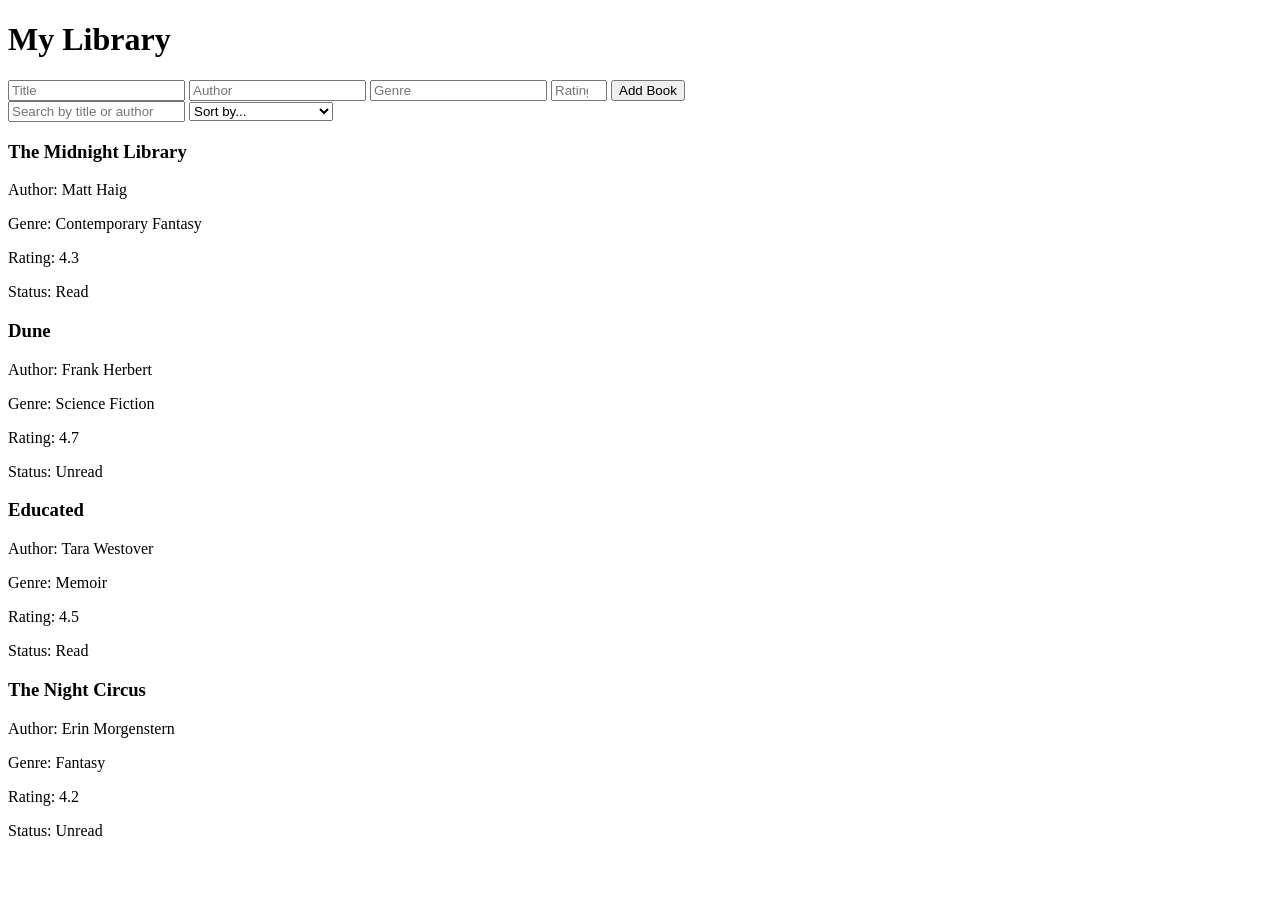
==== index.html @ ec01355f "searching and adding a book is possible" ====
<!DOCTYPE html>
<html lang="en">
<head>
  <meta charset="UTF-8">
  <title>My Book Tracker</title>
  <link rel="stylesheet" href="style.css">
</head>
<body>
  <h1>My Library</h1>
  <form id="book-form">
    <input type="text" id="title-input" placeholder="Title" required>
    <input type="text" id="author-input" placeholder="Author" required>
    <input type="text" id="genre-input" placeholder="Genre" required>
    <input type="number" id="rating-input" placeholder="Rating" min="0" max="5" step="0.1" required>
    <button type="submit">Add Book</button>
  </form>

  <input type="text" id="search-input" placeholder="Search by title or author">

  <select id="sort-select">
  <option value="none">Sort by...</option>
  <option value="rating-desc">Rating (High to Low)</option>
  <option value="title-asc">Title (A-Z)</option>
</select>

  <div id="book-list"></div>

  <script src="script.js"></script>
</body>
</html>
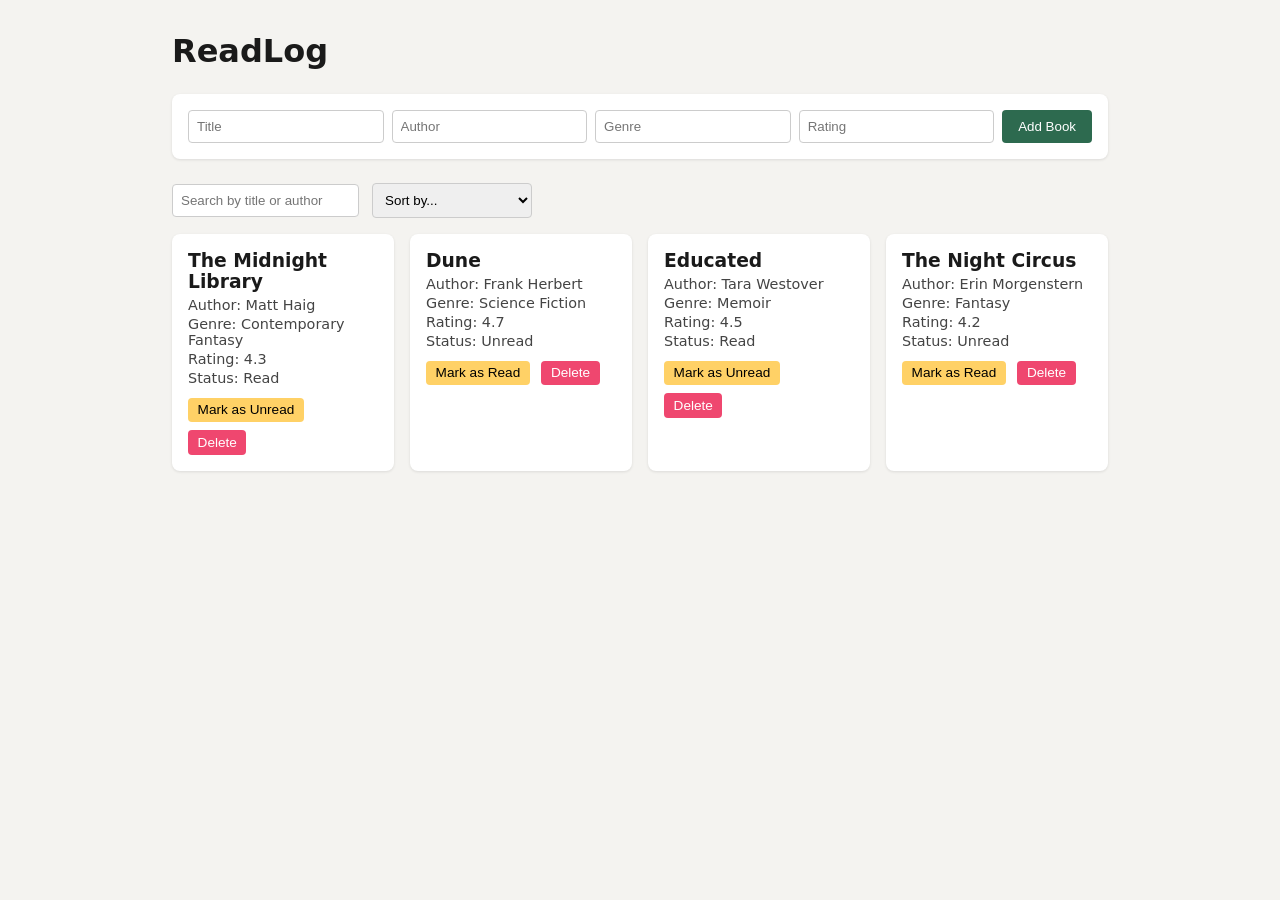
==== commit 10ddd2a2: "styled it with claude" ====
--- a/index.html
+++ b/index.html
@@ -3,10 +3,10 @@
 <head>
   <meta charset="UTF-8">
   <title>My Book Tracker</title>
-  <link rel="stylesheet" href="style.css">
+  <link rel="stylesheet" href="styles.css">
 </head>
 <body>
-  <h1>My Library</h1>
+  <h1>ReadLog</h1>
   <form id="book-form">
     <input type="text" id="title-input" placeholder="Title" required>
     <input type="text" id="author-input" placeholder="Author" required>
--- a/styles.css
+++ b/styles.css
@@ -0,0 +1,109 @@
+* {
+  box-sizing: border-box;
+  margin: 0;
+  padding: 0;
+}
+
+body {
+  font-family: 'Segoe UI', system-ui, sans-serif;
+  background: #f4f3f0;
+  color: #1a1a1a;
+  padding: 2rem;
+  max-width: 1000px;
+  margin: 0 auto;
+}
+
+h1 {
+  margin-bottom: 1.5rem;
+  font-size: 2rem;
+}
+
+/* Form */
+#book-form {
+  display: flex;
+  flex-wrap: wrap;
+  gap: 0.5rem;
+  margin-bottom: 1.5rem;
+  background: white;
+  padding: 1rem;
+  border-radius: 8px;
+  box-shadow: 0 1px 3px rgba(0,0,0,0.1);
+}
+
+#book-form input {
+  flex: 1;
+  min-width: 120px;
+  padding: 0.5rem;
+  border: 1px solid #ccc;
+  border-radius: 4px;
+}
+
+#book-form button {
+  background: #2d6a4f;
+  color: white;
+  border: none;
+  padding: 0.5rem 1rem;
+  border-radius: 4px;
+  cursor: pointer;
+}
+
+#book-form button:hover {
+  background: #1b4332;
+}
+
+/* Search + sort row */
+#search-input, #sort-select {
+  padding: 0.5rem;
+  margin-bottom: 1rem;
+  margin-right: 0.5rem;
+  border: 1px solid #ccc;
+  border-radius: 4px;
+}
+
+/* Book grid */
+#book-list {
+  display: grid;
+  grid-template-columns: repeat(auto-fill, minmax(220px, 1fr));
+  gap: 1rem;
+}
+
+.book-card {
+  background: white;
+  padding: 1rem;
+  border-radius: 8px;
+  box-shadow: 0 1px 3px rgba(0,0,0,0.1);
+  transition: transform 0.15s ease;
+}
+
+.book-card:hover {
+  transform: translateY(-3px);
+}
+
+.book-card h3 {
+  margin-bottom: 0.3rem;
+}
+
+.book-card p {
+  font-size: 0.9rem;
+  color: #444;
+  margin-bottom: 0.2rem;
+}
+
+.book-card button {
+  margin-top: 0.5rem;
+  margin-right: 0.4rem;
+  padding: 0.3rem 0.6rem;
+  border: none;
+  border-radius: 4px;
+  cursor: pointer;
+  font-size: 0.85rem;
+}
+
+.toggle-btn {
+  background: #ffd166;
+}
+
+.delete-btn {
+  background: #ef476f;
+  color: white;
+}
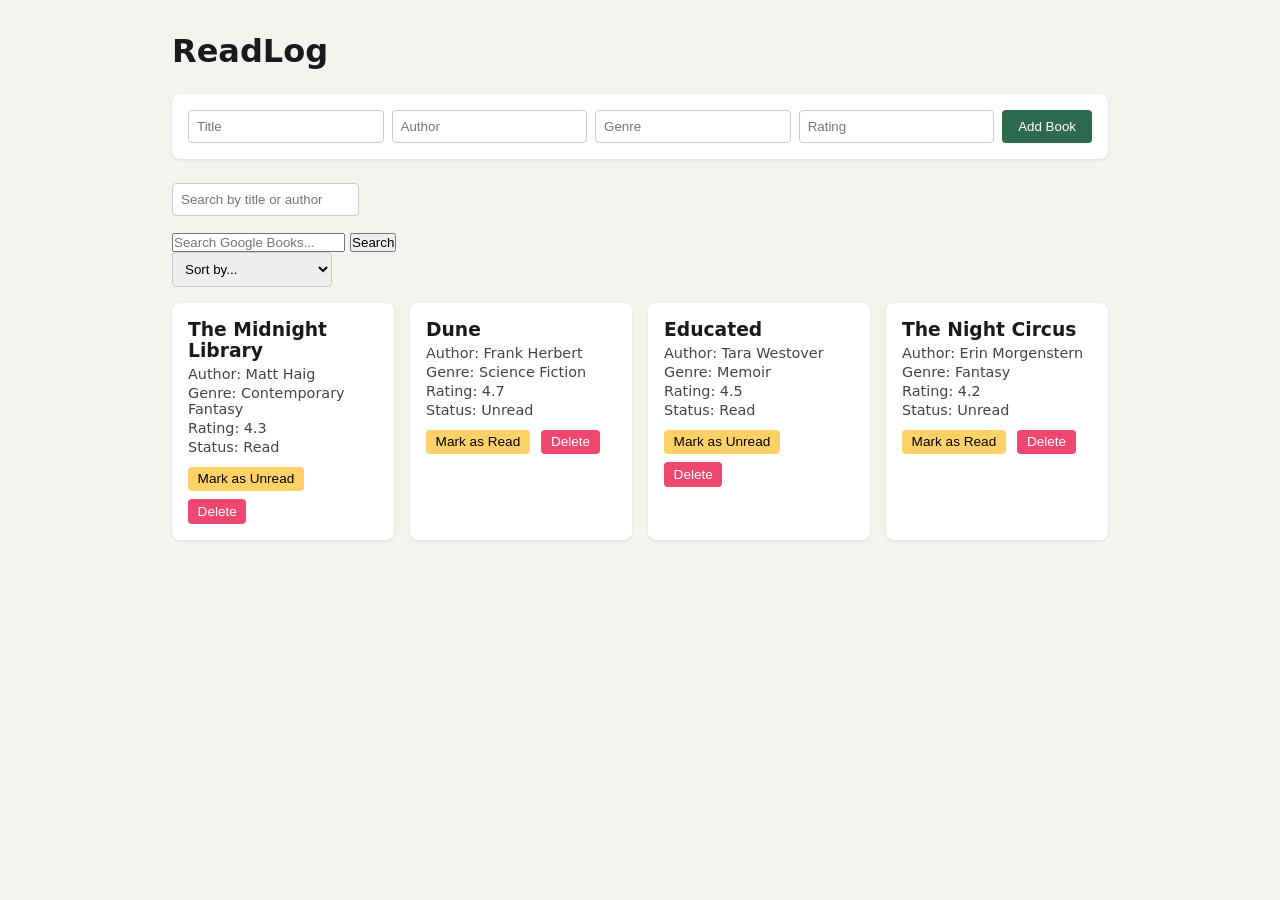
==== commit 886b8574: "Finished the first prototype with core functionalities and Gutendex API" ====
--- a/index.html
+++ b/index.html
@@ -17,6 +17,12 @@
 
   <input type="text" id="search-input" placeholder="Search by title or author">
 
+  <div id="google-search">
+  <input type="text" id="google-search-input" placeholder="Search Google Books...">
+  <button id="google-search-btn" type="button">Search</button>
+  <div id="google-results"></div>
+</div>
+
   <select id="sort-select">
   <option value="none">Sort by...</option>
   <option value="rating-desc">Rating (High to Low)</option>
--- a/styles.css
+++ b/styles.css
@@ -106,4 +106,26 @@
 .delete-btn {
   background: #ef476f;
   color: white;
+}
+
+.book-cover {
+  width: 100%;
+  max-height: 160px;
+  object-fit: cover;
+  border-radius: 4px;
+  margin-bottom: 0.5rem;
+}
+
+.google-result {
+  display: flex;
+  gap: 0.75rem;
+  align-items: center;
+  padding: 0.5rem;
+  border-bottom: 1px solid #eee;
+}
+
+.google-result img {
+  width: 40px;
+  height: 60px;
+  object-fit: cover;
 }
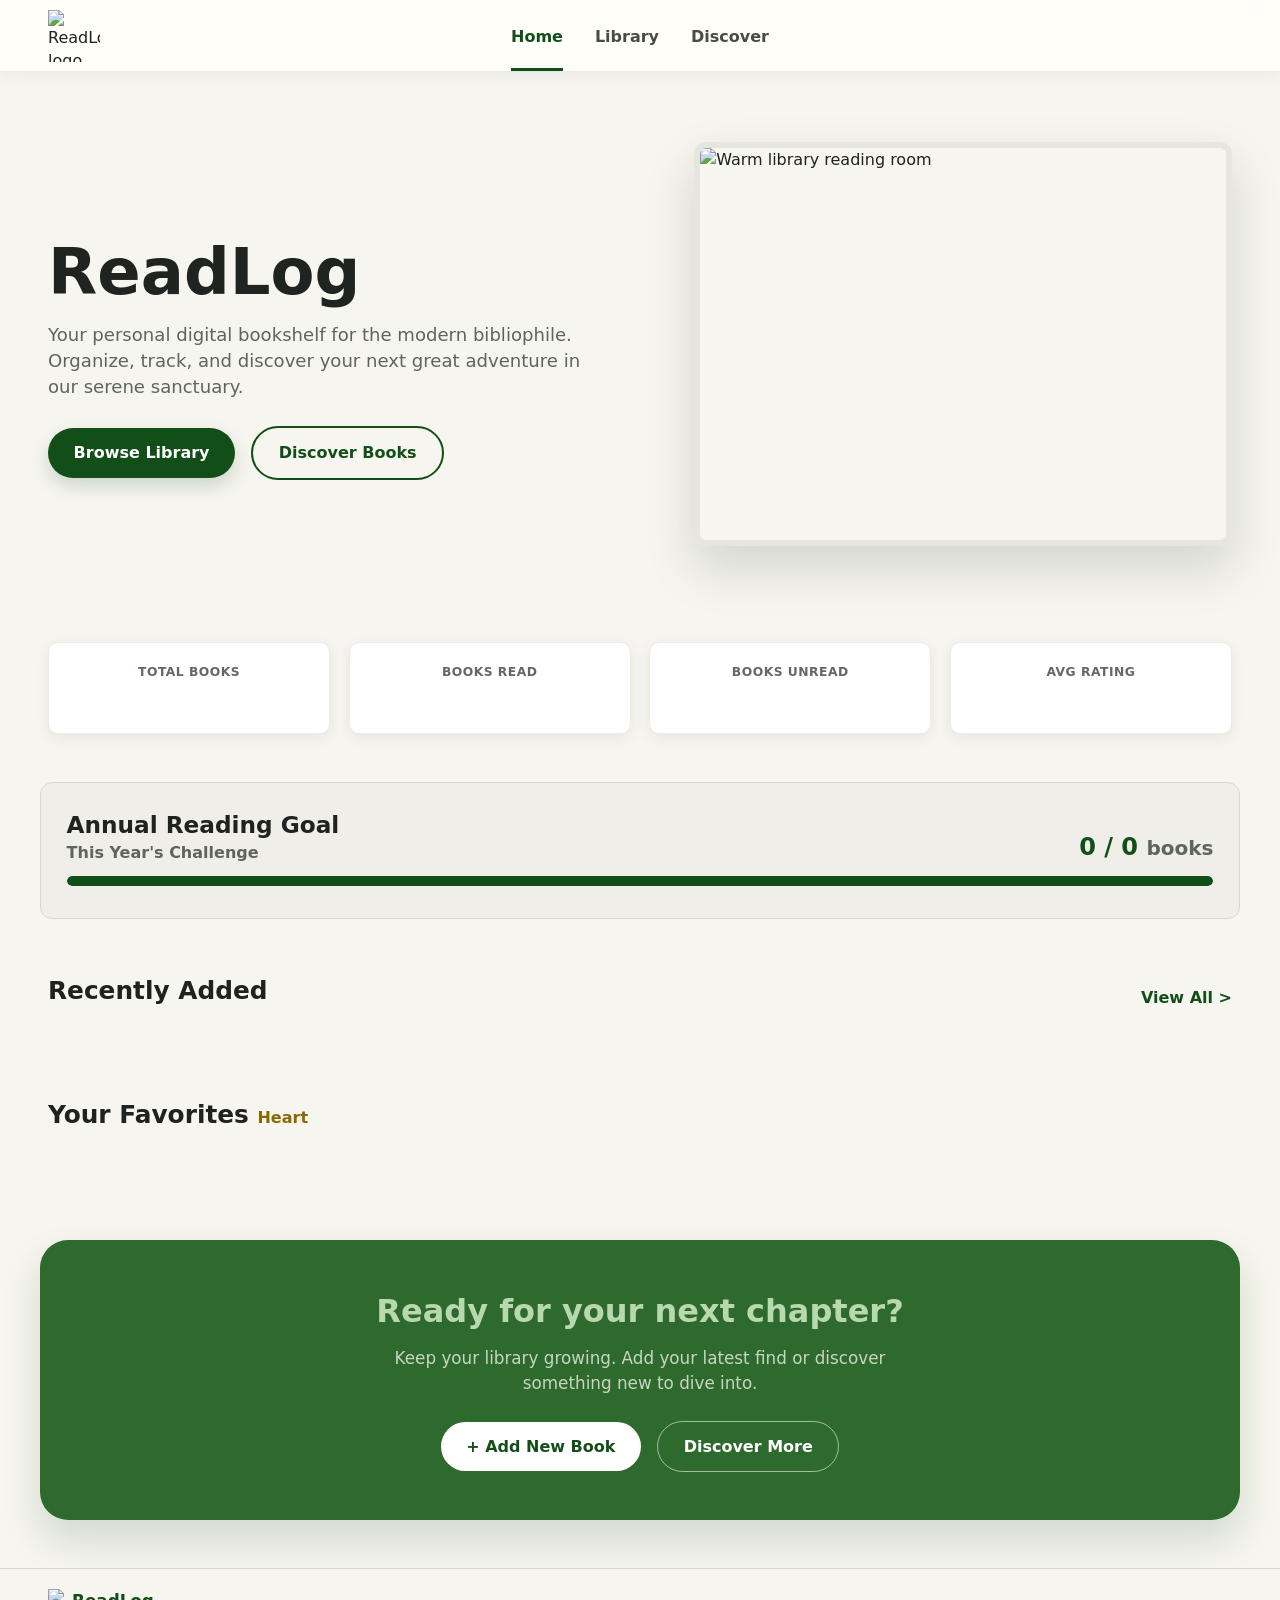
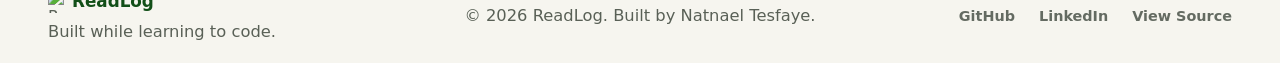
==== commit d6e9703f: "Final version" ====
--- a/index.html
+++ b/index.html
@@ -2,35 +2,109 @@
 <html lang="en">
 <head>
   <meta charset="UTF-8">
-  <title>My Book Tracker</title>
-  <link rel="stylesheet" href="styles.css">
+  <meta name="viewport" content="width=device-width, initial-scale=1.0">
+  <title>ReadLog</title>
+  <link rel="icon" type="image/png" href="assets/icon.png">
+  <link rel="apple-touch-icon" href="assets/favicon.png">  <link rel="stylesheet" href="css/base.css">
+  <link rel="stylesheet" href="css/layout.css">
+  <link rel="stylesheet" href="css/components.css">
+  <link rel="stylesheet" href="css/pages/home.css">
 </head>
 <body>
-  <h1>ReadLog</h1>
-  <form id="book-form">
-    <input type="text" id="title-input" placeholder="Title" required>
-    <input type="text" id="author-input" placeholder="Author" required>
-    <input type="text" id="genre-input" placeholder="Genre" required>
-    <input type="number" id="rating-input" placeholder="Rating" min="0" max="5" step="0.1" required>
-    <button type="submit">Add Book</button>
-  </form>
+  <nav class="navbar">
+    <a href="index.html" class="nav-logo-link">
+      <img src="assets/Logo.png" alt="ReadLog logo" class="nav-logo-mark">
+    </a>    
+    <div class="nav-links">
+      <a href="index.html" class="active">Home</a>
+      <a href="library.html">Library</a>
+      <a href="discover.html">Discover</a>
+    </div>
+  </nav>
 
-  <input type="text" id="search-input" placeholder="Search by title or author">
+  <main>
+    <section class="hero-section">
+      <div class="hero-text">
+        <h1 class="hero-title">ReadLog</h1>
+        <p class="hero-subtitle">Your personal digital bookshelf for the modern bibliophile. Organize, track, and discover your next great adventure in our serene sanctuary.</p>
+        <div class="hero-buttons">
+          <a href="library.html"><button class="btn-primary">Browse Library</button></a>
+          <a href="discover.html"><button class="btn-secondary">Discover Books</button></a>
+        </div>
+      </div>
+      <div class="hero-visual">
+        <img src="https://images.unsplash.com/photo-1521587760476-6c12a4b040da?w=900&auto=format&fit=crop" alt="Warm library reading room">
+      </div>
+    </section>
 
-  <div id="google-search">
-  <input type="text" id="google-search-input" placeholder="Search Google Books...">
-  <button id="google-search-btn" type="button">Search</button>
-  <div id="google-results"></div>
-</div>
+    <section class="stats-cards" aria-label="Reading statistics">
+      <div class="stat-card"><label>Total Books</label><span id="stat-total"></span></div>
+      <div class="stat-card"><label>Books Read</label><span id="stat-read"></span></div>
+      <div class="stat-card"><label>Books Unread</label><span id="stat-unread"></span></div>
+      <div class="stat-card"><label>Avg Rating</label><span id="stat-rating"></span></div>
+    </section>
 
-  <select id="sort-select">
-  <option value="none">Sort by...</option>
-  <option value="rating-desc">Rating (High to Low)</option>
-  <option value="title-asc">Title (A-Z)</option>
-</select>
+    <section class="progress-container">
+      <div class="progress-header">
+        <div>
+          <h2>Annual Reading Goal</h2>
+          <p>This Year's Challenge</p>
+        </div>
+        <strong><span id="goal-read">0</span> / <span id="progress-total">0</span> <small>books</small></strong>
+      </div>
+      <div class="progress-track"><div id="progress-bar" class="progress-fill"></div></div>
+      <p id="progress-text"></p>
+    </section>
 
-  <div id="book-list"></div>
+    <section class="content-section">
+      <div class="section-heading">
+        <h2>Recently Added</h2>
+        <a href="library.html">View All</a>
+      </div>
+      <div id="recent-books" class="horizontal-scroll"></div>
+    </section>
 
-  <script src="script.js"></script>
+    <section class="content-section favorites-section">
+      <div class="section-heading">
+        <h2>Your Favorites <span>Heart</span></h2>
+      </div>
+      <div id="favorite-books" class="horizontal-scroll"></div>
+    </section>
+
+    <section class="cta-section">
+      <h2>Ready for your next chapter?</h2>
+      <p>Keep your library growing. Add your latest find or discover something new to dive into.</p>
+      <div class="hero-buttons">
+        <a href="library.html"><button class="btn-light">+ Add New Book</button></a>
+        <a href="discover.html"><button class="btn-ghost">Discover More</button></a>
+      </div>
+    </section>
+  </main>
+
+  <footer class="site-footer">
+        <div class="footer-brand">
+            <div class="footer-logo">
+                <img src="assets/Logo.png" alt="ReadLog logo" class="footer-logo-mark">
+                <strong>ReadLog</strong>
+            </div>
+            <p>Built while learning to code.</p>
+        </div>
+
+        <p>&copy; 2026 ReadLog. Built by Natnael Tesfaye.</p>
+
+        <div class="footer-links">
+            <a href="https://github.com/dev-nhatty" target="_blank" rel="noopener noreferrer">GitHub</a>
+            <a href="www.linkedin.com/in/natnael-tesfaye-95b007375" target="_blank" rel="noopener noreferrer">LinkedIn</a>
+            <a href="https://github.com/dev-nhatty/readlog" target="_blank" rel="noopener noreferrer">View Source</a>
+        </div>
+    </footer>
+
+  <script src="js/domain/Book.js"></script>
+  <script src="js/domain/Library.js"></script>
+  <script src="js/infrastructure/StorageService.js"></script>
+  <script src="js/ui/renderBookCard.js"></script>
+  <script src="js/ui/HomeUI.js"></script>
+  <script src="js/controllers/HomeController.js"></script>
+  <script>new HomeController();</script>
 </body>
-</html>+</html>
--- a/css/base.css
+++ b/css/base.css
@@ -0,0 +1,34 @@
+* { box-sizing: border-box; margin: 0; padding: 0; }
+
+:root {
+  --cream: #f6f5ef;
+  --paper: #fffefa;
+  --white: #ffffff;
+  --ink: #20221f;
+  --muted: #5e665b;
+  --green-dark: #124f18;
+  --green: #2f6b31;
+  --green-soft: #e7eee3;
+  --gold: #f1b705;
+  --gold-dark: #8a6a00;
+  --line: #deded4;
+  --danger: #d22d26;
+  --shadow: 0 12px 28px rgba(30, 44, 30, 0.09);
+  --soft-shadow: 0 4px 14px rgba(30, 44, 30, 0.07);
+  --radius: 8px;
+  --logo-size: 3.25rem;
+}
+
+body {
+  min-height: 100vh;
+  background: var(--cream);
+  color: var(--ink);
+  font-family: Inter, -apple-system, BlinkMacSystemFont, "Segoe UI", system-ui, sans-serif;
+  line-height: 1.45;
+}
+
+a { color: inherit; text-decoration: none; }
+main { min-height: calc(100vh - 142px); }
+
+button, input, select { font: inherit; }
+button { cursor: pointer; }
--- a/css/layout.css
+++ b/css/layout.css
@@ -0,0 +1,98 @@
+/* ---------- NAV ---------- */
+.navbar {
+  position: sticky;
+  top: 0;
+  z-index: 10;
+  display: grid;
+  grid-template-columns: 1fr auto 1fr;
+  align-items: center;
+  min-height: 72px;
+  padding: 0 3rem;
+  background: rgba(255, 254, 250, 0.94);
+  border-bottom: 1px solid rgba(222, 222, 212, 0.65);
+  box-shadow: 0 3px 15px rgba(45, 60, 42, 0.06);
+  backdrop-filter: blur(10px);
+}
+.nav-logo-link {
+  display: flex;
+  align-items: center;
+}
+
+.nav-logo-mark {
+  width: var(--logo-size);
+  height: var(--logo-size);
+  object-fit: contain;
+}
+.nav-logo { color: var(--green-dark); font-size: 1.65rem; font-weight: 850; }
+
+.nav-links {
+  display: flex; align-items: center; justify-content: center;
+  gap: 2rem; color: #474d44; font-weight: 700;
+}
+.nav-links a { padding: 1.55rem 0 1.2rem; border-bottom: 3px solid transparent; }
+.nav-links a.active { color: var(--green-dark); border-color: var(--green-dark); }
+
+.nav-tools { display: flex; justify-content: flex-end; align-items: center; gap: 1rem; min-height: 42px; }
+
+.nav-search, .nav-user {
+  width: 34px; height: 34px; overflow: hidden; white-space: nowrap;
+  text-indent: 50px; border-radius: 999px; position: relative;
+}
+
+.nav-search::before {
+  content: ""; position: absolute; width: 12px; height: 12px;
+  border: 3px solid #465047; border-radius: 50%; left: 6px; top: 6px;
+}
+.nav-search::after {
+  content: ""; position: absolute; width: 9px; height: 3px;
+  background: #465047; transform: rotate(45deg); left: 19px; top: 21px; border-radius: 999px;
+}
+.nav-user::before {
+  content: ""; position: absolute; inset: 6px; border: 3px solid #465047; border-radius: 50%;
+}
+
+.nav-search-field {
+  display: flex; align-items: center; gap: 0.55rem; min-width: 260px;
+  padding: 0.6rem 1rem; background: #efeee8; border-radius: 999px;
+  color: #444c43; font-weight: 700;
+}
+.nav-search-field span { width: 18px; height: 18px; overflow: hidden; text-indent: 40px; position: relative; }
+.nav-search-field span::before {
+  content: ""; position: absolute; width: 10px; height: 10px;
+  border: 3px solid #445046; border-radius: 50%; left: 0; top: 0;
+}
+.nav-search-field span::after {
+  content: ""; position: absolute; width: 8px; height: 3px;
+  background: #445046; transform: rotate(45deg); left: 11px; top: 13px;
+}
+.nav-search-field input { width: 100%; border: 0; outline: 0; background: transparent; color: var(--ink); font-weight: 700; }
+
+/* ---------- FOOTER ---------- */
+.site-footer {
+  display: grid; grid-template-columns: minmax(120px, 1fr) auto minmax(260px, 1fr);
+  align-items: center; gap: 2rem; min-height: 84px; padding: 1.25rem 3rem;
+  color: #596056; background: var(--cream); border-top: 1px solid #d9d8cf;
+}
+.site-footer strong { color: var(--green-dark); font-size: 1rem; }
+.site-footer p { font-size: 1.02rem; }
+.footer-links { display: flex; justify-content: flex-end; gap: 2rem; color: #646b62; font-size: 0.9rem; font-weight: 800; }
+.footer-brand { display: flex; flex-direction: column; align-items:flex-start; gap: 0.4rem; }
+
+.footer-logo { display: flex; align-items: center; justify-content: center; gap: 0; }
+.footer-logo-mark { width: 1.5rem; height: 1.5rem; object-fit: contain; }
+.footer-logo strong { color: var(--green-dark); font-size: 1.05rem; }
+
+.footer-links { display: flex; gap: 1.5rem; }
+.footer-links a:hover { color: var(--green-dark); }
+
+/* ---------- RESPONSIVE ---------- */
+@media (max-width: 1050px) {
+  .navbar { grid-template-columns: 1fr; justify-items: center; gap: 0.5rem; padding: 1rem; }
+  .nav-tools { display: none; }
+  .site-footer { grid-template-columns: 1fr; text-align: center; }
+  .site-footer div { justify-content: center; }
+}
+
+@media (max-width: 720px) {
+  .nav-links { gap: 1rem; }
+}
--- a/css/components.css
+++ b/css/components.css
@@ -0,0 +1,96 @@
+/* ---------- BUTTONS ---------- */
+.btn-primary, .btn-secondary, .btn-light, .btn-ghost, .btn-muted, button {
+  border: 0; border-radius: 999px; padding: 0.82rem 1.6rem; font-weight: 800;
+  transition: transform 0.16s ease, box-shadow 0.16s ease, background 0.16s ease;
+}
+.btn-primary { background: var(--green-dark); color: var(--white); box-shadow: 0 8px 18px rgba(18, 79, 24, 0.18); }
+.btn-primary:hover, .btn-add:hover { transform: translateY(-1px); background: #17641f; }
+.btn-secondary { background: transparent; color: var(--green-dark); border: 2px solid var(--green-dark); }
+.btn-light { background: var(--white); color: var(--green-dark); }
+.btn-ghost { color: var(--white); background: transparent; border: 1px solid rgba(255, 255, 255, 0.55); }
+.btn-muted { color: var(--danger); background: #eeece7; }
+
+/* ---------- SEARCH ICON (shared: library search bar, discover search) ---------- */
+.search-icon { position: relative; width: 25px; height: 25px; overflow: hidden; white-space: nowrap; text-indent: 50px; flex: 0 0 auto; }
+.search-icon::before {
+  content: ""; position: absolute; width: 12px; height: 12px;
+  border: 3px solid #465047; border-radius: 50%; left: 6px; top: 6px;
+}
+.search-icon::after {
+  content: ""; position: absolute; width: 9px; height: 3px;
+  background: #465047; transform: rotate(45deg); left: 19px; top: 21px; border-radius: 999px;
+}
+
+/* ---------- SECTION HEADER PATTERN (heading + link, used with horizontal shelves) ---------- */
+.content-section { max-width: 1280px; margin: 0 auto; padding: 1rem 3rem 1.7rem; }
+.section-heading { display: flex; align-items: flex-end; justify-content: space-between; gap: 1rem; margin-bottom: 1rem; }
+.section-heading h2 { padding: 0; margin: 0; color: var(--ink); font-size: 1.55rem; }
+.section-heading p { color: var(--muted); font-size: 1rem; }
+.section-heading a { color: var(--green-dark); font-weight: 850; }
+.section-heading a::after { content: " >"; }
+
+.horizontal-scroll {
+  display: grid; grid-auto-flow: column; grid-auto-columns: 23%; gap: 1.35rem;
+  overflow-x: auto; padding-bottom: 0.8rem; scrollbar-width: thin; scroll-snap-type: x mandatory;
+}
+
+.horizontal-scroll .book-card { min-width: 0; scroll-snap-align: start;}
+.horizontal-scroll .book-cover { aspect-ratio: 3 / 4; height: auto; }
+
+/* ---------- ICON BADGE (small decorative box) ---------- */
+.heading-icon {
+  display: inline-grid; place-items: center; width: 20px; height: 20px;
+  color: var(--green-dark); border: 3px solid var(--green-dark); border-radius: 3px;
+  font-size: 1rem; line-height: 1;
+}
+
+/* ---------- BOOK CARD ---------- */
+.book-card {
+  position: relative; display: flex; flex-direction: column; overflow: hidden;
+  background: var(--white); border: 1px solid #e9e8df; border-radius: 10px;
+  box-shadow: var(--soft-shadow); transition: transform 0.16s ease, box-shadow 0.16s ease;
+}
+.book-card:hover { transform: translateY(-3px); box-shadow: var(--shadow); }
+.book-cover-link { display: block; background: #eee; }
+.book-cover { display: block; width: 100%; height: 310px; object-fit: cover; }
+.book-cover.placeholder {
+  display: grid; place-items: center; padding: 1.2rem; color: var(--green-dark);
+  text-align: center; font-weight: 850; background: linear-gradient(135deg, #e4e8dd, #f8f4e9);
+}
+.book-card-body { display: flex; flex: 1; flex-direction: column; padding: 1.15rem 1.15rem 0.4rem; }
+.book-card h3 { color: #252823; font-size: 1rem; font-weight: 900; line-height: 1.18; }
+.book-author { margin-top: 0.12rem; color: var(--muted); font-weight: 650; }
+.book-genre { margin-bottom: 0.55rem; color: var(--green-dark); font-size: 0.78rem; font-weight: 900; letter-spacing: 0.03em; text-transform: uppercase; }
+.book-rating { margin-top: 0.65rem; color: var(--gold-dark); font-weight: 900; letter-spacing: 0.05em; }
+.book-description { margin-top: 0.9rem; color: #4c534b; font-size: 0.95rem; line-height: 1.45; }
+.book-subjects { display: flex; flex-wrap: wrap; gap: 0.45rem; margin-top: 0.8rem; }
+.tag { padding: 0.3rem 0.55rem; color: var(--green-dark); background: var(--green-soft); border-radius: 5px; font-size: 0.72rem; font-weight: 850; }
+
+.badge { position: absolute; z-index: 2; top: 0.75rem; right: 0.75rem; padding: 0.32rem 0.65rem; border-radius: 999px; font-size: 0.7rem; font-weight: 900; text-transform: uppercase; }
+.badge-read { color: var(--white); background: var(--green); }
+.badge-unread { color: #50574f; background: #e6e5de; }
+
+.book-actions { display: flex; gap: 0.35rem; align-items: center; padding: 0.8rem 1rem 1rem; }
+.book-actions button { flex: 1; min-width: 0; padding: 0.55rem 0.45rem; color: var(--green-dark); background: transparent; border-radius: 6px; font-size: 0.78rem; }
+.book-actions .btn-add { color: var(--white); background: var(--green-dark); }
+.book-actions .btn-delete { color: var(--danger); }
+
+.empty-state, .loading { grid-column: 1 / -1; padding: 3rem; color: var(--muted); text-align: center; }
+
+/* ---------- RESPONSIVE ---------- */
+@media (max-width: 1050px) {
+  .horizontal-scroll {
+    grid-auto-columns: 42%; /* ~2 cards visible on tablet, instead of 4 cramped ones */
+  }
+}
+
+@media (max-width: 720px) {
+  .content-section {
+    padding: 1rem 1rem 1.4rem; /* was 1rem 3rem — matches the 1rem side padding used elsewhere at this breakpoint */
+  }
+
+  .horizontal-scroll {
+    grid-auto-columns: 68%; /* one full card + a peek of the next, signals "swipe for more" */
+    gap: 1rem;
+  }
+}
--- a/css/pages/home.css
+++ b/css/pages/home.css
@@ -0,0 +1,53 @@
+.hero-section {
+  display: grid; grid-template-columns: minmax(280px, 1fr) minmax(320px, 0.95fr);
+  align-items: center; gap: 5rem; max-width: 1280px; margin: 0 auto; padding: 4.4rem 3rem 3rem;
+}
+.hero-title { margin-bottom: 1.1rem; color: #202420; font-size: clamp(2.8rem, 5vw, 4.25rem); line-height: 1; letter-spacing: 0; }
+.hero-subtitle { max-width: 560px; color: var(--muted); font-size: 1.13rem; margin-bottom: 1.6rem; }
+.hero-buttons { display: flex; flex-wrap: wrap; gap: 1rem; align-items: center; justify-content: flex-start; }
+.hero-visual { position: relative; padding-bottom: 2rem; }
+.hero-visual img { display: block; width: 100%; aspect-ratio: 4 / 3; object-fit: cover; border: 6px solid #e6e5de; border-radius: 12px; box-shadow: 0 22px 50px rgba(32, 48, 28, 0.16); }
+
+.streak-card {
+  position: absolute; left: -2.5rem; bottom: 0; min-width: 170px; padding: 1rem 1.25rem;
+  background: var(--white); border: 1px solid var(--line); border-radius: 10px;
+  box-shadow: var(--shadow); color: #424a40; font-weight: 700;
+}
+.streak-card strong { display: block; color: var(--ink); }
+
+.stats-cards { max-width: 1280px; margin: 1rem auto 0; padding: 0 3rem; display: grid; grid-template-columns: repeat(4, minmax(0, 1fr)); gap: 1.15rem; }
+.stat-card { min-height: 92px; padding: 1.3rem 1rem; text-align: center; background: var(--white); border: 1px solid #ecebe4; border-radius: 10px; box-shadow: var(--soft-shadow); }
+.stat-card label { display: block; margin-bottom: 0.25rem; color: #63695f; font-size: 0.77rem; font-weight: 850; letter-spacing: 0.04em; text-transform: uppercase; }
+.stat-card span { display: block; color: var(--green-dark); font-size: 2rem; font-weight: 900; }
+
+.progress-container { max-width: 1200px; margin: 3rem auto 2.4rem; padding: 1.55rem 1.6rem; background: #efeee8; border: 1px solid #d9d8cf; border-radius: 12px; }
+.progress-header { display: flex; align-items: flex-end; justify-content: space-between; gap: 1rem; }
+.progress-header h2 { padding: 0; margin: 0; color: var(--ink); font-size: 1.45rem; }
+.progress-header p, .progress-header small { color: var(--muted); font-weight: 650; }
+.progress-header strong { color: var(--green-dark); font-size: 1.5rem; }
+.progress-track { height: 10px; margin-top: 0.75rem; overflow: hidden; background: #e4e2db; border-radius: 999px; }
+.progress-fill { height: 100%; min-width: 3%; background: var(--green-dark); border-radius: inherit; }
+#progress-text { margin-top: 0.4rem; color: var(--muted); font-size: 0.82rem; font-weight: 700; }
+
+.favorites-section { padding-top: 2rem; }
+.favorites-section .section-heading span { color: var(--gold-dark); font-size: 1rem; }
+
+.cta-section {
+  max-width: 1200px; margin: 3.2rem auto 3rem; padding: 3rem 1.5rem; text-align: center;
+  color: var(--white); background: #2e6a2d; border-radius: 28px; box-shadow: 0 20px 38px rgba(18, 79, 24, 0.16);
+}
+.cta-section h2 { margin-bottom: 0.75rem; color: #b8d8ad; font-size: 2rem; }
+.cta-section p { max-width: 560px; margin: 0 auto 1.6rem; color: #c7d6bf; font-size: 1.05rem; }
+.cta-section .hero-buttons { justify-content: center; }
+
+/* ---------- RESPONSIVE ---------- */
+@media (max-width: 1050px) {
+  .hero-section { grid-template-columns: 1fr; }
+}
+@media (max-width: 720px) {
+  .hero-section, .stats-cards { padding-left: 1rem; padding-right: 1rem; }
+  .hero-section { padding-top: 2rem; gap: 2rem; }
+  .streak-card { left: 1rem; }
+  .stats-cards { grid-template-columns: 1fr; }
+  .cta-section { margin: 2rem 1rem; border-radius: 18px; }
+}
